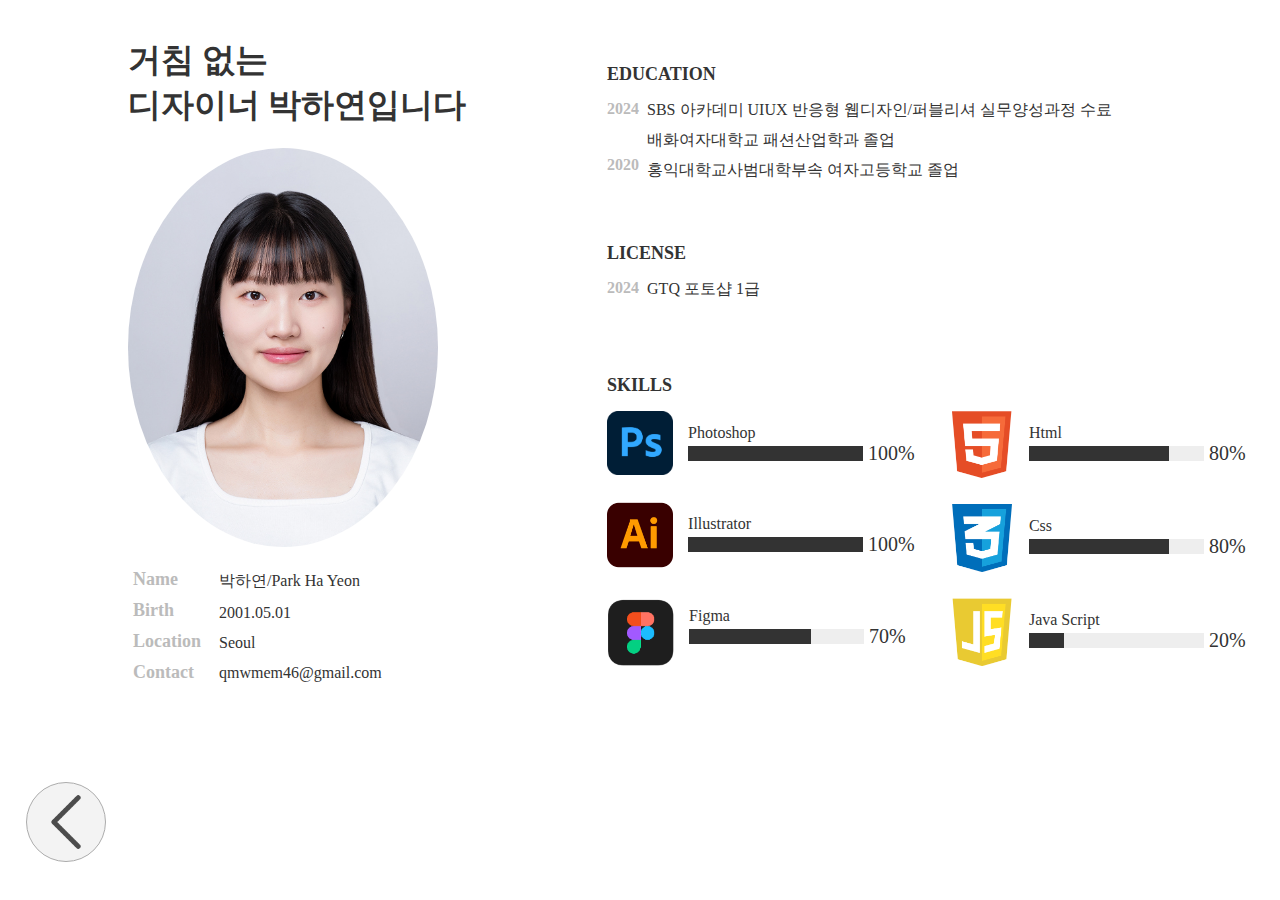
==== index_aboutme.html @ 1ed86ea3 "11.14 업로드" ====
<!DOCTYPE html>
<html lang="ko">
<head>
  <meta charset="UTF-8">
  <meta name="viewport" content="width=device-width, initial-scale=1.0">
  <title>About me</title>
  <link rel="stylesheet" href="index_aboutme.css">
</head>
<body>
  <a href="index.html" class="back"></a>
  
  <div id="wrap">
    <section class="Aboutme-content">
      <h2>거침 없는<br> 디자이너 박하연입니다</h2>
      <img src="assents/img/itsme.jpeg" alt="it's_me!!">
  
      <div class="Aboutme">
        <div class="span">
          <span>Name</span>
          <span>Birth</span>
          <span>Location</span>
          <span>Contact</span>
        </div>
        <div class="p">
          <p>박하연/Park Ha Yeon</p>
          <p>2001.05.01</p>
          <p>Seoul</p>
          <p>qmwmem46@gmail.com</p>
        </div>
      </div>
    </section>
  
    <section class="info-content">
      <div class="education">
        <h3>EDUCATION</h3>
        <div class="info">
          <div class="span">
            <span>2024</span>
            <span class="year-2020">2020</span>
          </div>
          <div class="p">
            <p>SBS 아카데미 UIUX 반응형 웹디자인/퍼블리셔 실무양성과정 수료</p>
            <p>배화여자대학교 패션산업학과 졸업</p>
            <p>홍익대학교사범대학부속 여자고등학교 졸업</p>
          </div>
        </div>
      </div>
      
      <div class="license">
        <h3>LICENSE</h3>
        <div class="info">
          <span>2024</span>
          <p>GTQ 포토샵 1급</p>
        </div>
        
      </div>
      
      <h3>SKILLS</h3>
      <div class="skill-content">
        
        <div class="skill-frame1">
          <div class="poto">
            <img src="assents/img/pngwing.com.png" alt="potoshop">
            <div class="poto-skill">
              <p>Photoshop</p>
              <div class="poto-box">
                <div class="skill-box"></div>
                <p>100%</p>
              </div>
            </div>
          </div>
          <div class="ai">
            <img src="assents/img/free-icon-illustrator-5968472 (1).png" alt="illustrator">
            <div class="ai-skill">
              <p>Illustrator</p>
              <div class="ai-box">
                <div class="skill-box"></div>
                <p>100%</p>
              </div>
            </div>
          </div>
          <div class="figma">
            <img src="assents/img/figma.png" alt="figma">
            <div class="figma-skill">
              <p>Figma</p>
              <div class="figma-box">
                <div class="skill-box"></div>
                <p>70%</p>
              </div>
            </div>
          </div>
        </div>
        
        <div class="skill-frame2">
          <div class="html">
            <img src="assents/img/html.png" alt="html">
            <div class="html-skill">
              <p>Html</p>
              <div class="html-box">
                <div class="skill-box"></div>
                <p>80%</p>
              </div>
            </div>
          </div>
          <div class="css">
            <img src="assents/img/css.png" alt="css">
            <div class="css-skill">
              <p>Css</p>
              <div class="css-box">
                <div class="skill-box"></div>
                <p>80%</p>
              </div>
            </div>
          </div>
          <div class="js">
            <img src="assents/img/js.png" alt="js">
            <div class="js-skill">
              <p>Java Script</p>
              <div class="js-box">
                <div class="skill-box"></div>
                <p>20%</p>
              </div>
            </div>
          </div>
        </div>
        
      </div>
    </section>
  </div>
  
</body>
</html>
---- index_aboutme.css ----
* {
  margin: 0;
  padding: 0;
  list-style: none;
  text-decoration: none;
  box-sizing: border-box;
}
p {
  color: #333;
}
span {
  font-weight: bold;
  color: #bbb;
}

.back {
  position: fixed; bottom: 3vw; left: 2vw;
  width: 80px; height: 80px;
  border-radius: 50%;
  border: 1px solid #888;
  background-image: url(assents/img/free-icon-arrow-left-6423875.png);
  background-repeat: no-repeat;
  background-size: cover;
  background-color: #eee;
  opacity: 0.7;
}

#wrap {
  display: flex
}
.Aboutme-content {
  padding: 3% 6% 0% 10%;
}
.Aboutme-content h2 {
  font-size: 33px;
  margin-bottom: 20px;
  color: #333;
}
.Aboutme-content img {
  width: 310px;
  border-radius: 50%;
}
.Aboutme {
  display: flex;
  padding: 8px 5px;
}
.Aboutme span {
  display: block;
  font-size: 18px;
  margin: 10px 0px 10px 0px;
}
.Aboutme p {
  display: block;
  margin: 12px 0px 12px 18px;
}

.info-content {
  padding: 5% 0% 0% 5%;
  /* background-color: aqua; */
}
.info-content h3 {
  font-size: 18px;
  margin: 0 0 15px 0;
  color: #333;
}
.info {
  display: flex;
  margin-bottom: 8%;
}
.info span {
  display: block;
}
.year-2020 {
  margin-top: 38px;
}
.info p {
  margin: 0 0 9px 8px;
}

.license {
  margin-bottom: 10%;
}
.license span {
  display: block;
}
.license p {
  display: block;
}


.skill-content {
  display: flex;
}
.poto, .ai, .figma {
  display: flex;
  width: 330px;
  margin: 0 3% 8% 0;
  /* background-color: #ccc; */
}
.html, .css, .js {
  display: flex;
  width: 330px;
  margin: 0 3% 8% 3%;
  /* background-color: #ccc; */
}
.poto img, .ai img {
  width: 66px;
  margin-right: 15px;
}
.figma img {
  width: 81px; 
  margin-left: -7px;
}
.html img, .css img, .js img {
  width: 60px;
  margin-left: 5px;
}

.poto-skill, .ai-skill, .figma-skill, .html-skill, .css-skill, .js-skill {
  display: flex;
  flex-direction: column;
}
.poto-skill > p, .ai-skill > p {
  margin-top: 13px;
}
.figma-skill > p {
  margin-top: 13px;
  margin-left: 8px;
}
.html-skill > p, .css-skill > p, .js-skill > p {
  margin-top: 13px;
  margin-left: 17px;
}
.poto-box, .ai-box, .figma-box, .html-box, .css-box, .js-box {
  display: flex;
  justify-content: center;
  align-items: center;
}
.poto-box p, .ai-box p, .figma-box p, .html-box p, .css-box p, .js-box p {
  font-size: 20px;
  margin-left: 5px;
  font-weight: 500;
}
.poto-box .skill-box, .ai-box .skill-box {
  width: 175px; height: 15px;
  background-color: #333;
}
.figma-box .skill-box {
  width: 175px; height: 15px;
  background-image: linear-gradient(to right, #333 70%, #eee 30%);
  margin-left: 8px;
}
.html-box .skill-box, .css-box .skill-box {
  width: 175px; height: 15px;
  background-image: linear-gradient(to right, #333 80%, #eee 20%);
  margin-left: 17px;
}
.js-box .skill-box {
  width: 175px; height: 15px;
  background-image: linear-gradient(to right, #333 20%, #eee 0%);
  margin-left: 17px;
}
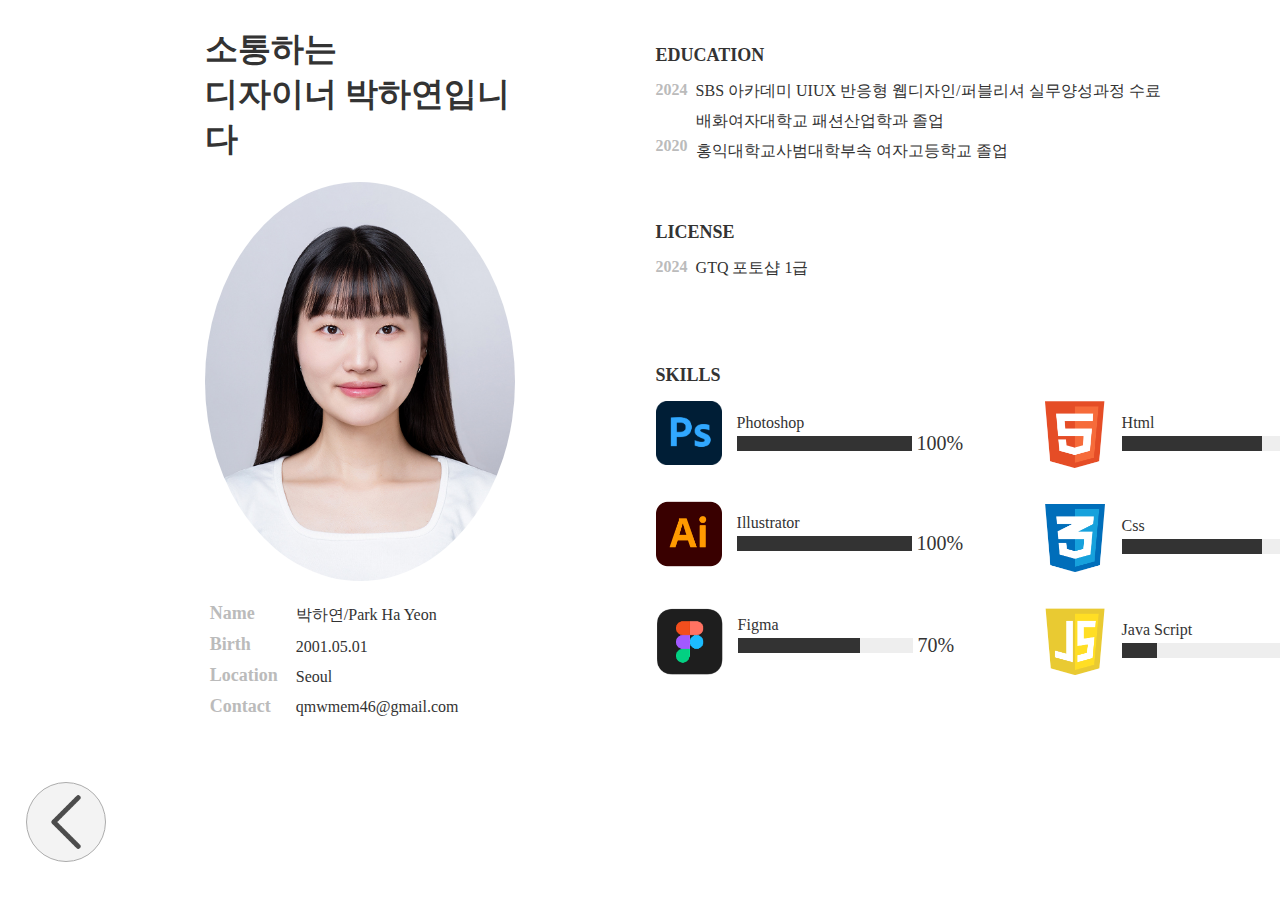
==== commit 10abf3bd: "12.01 간격 수정" ====
--- a/index_aboutme.html
+++ b/index_aboutme.html
@@ -11,7 +11,7 @@
   
   <div id="wrap">
     <section class="Aboutme-content">
-      <h2>거침 없는<br> 디자이너 박하연입니다</h2>
+      <h2>소통하는<br> 디자이너 박하연입니다</h2>
       <img src="assents/img/itsme.jpeg" alt="it's_me!!">
   
       <div class="Aboutme">
--- a/index_aboutme.css
+++ b/index_aboutme.css
@@ -29,7 +29,9 @@
   display: flex
 }
 .Aboutme-content {
-  padding: 3% 6% 0% 10%;
+  padding: 3vh 6vw 0vh 10vw;
+  /* background-color: #888; */
+  margin-left: 6vw;
 }
 .Aboutme-content h2 {
   font-size: 33px;
@@ -55,7 +57,7 @@
 }
 
 .info-content {
-  padding: 5% 0% 0% 5%;
+  padding: 5vh 0% 0% 5vw;
   /* background-color: aqua; */
 }
 .info-content h3 {
@@ -65,7 +67,7 @@
 }
 .info {
   display: flex;
-  margin-bottom: 8%;
+  margin-bottom: 4vw;
 }
 .info span {
   display: block;
@@ -78,7 +80,7 @@
 }
 
 .license {
-  margin-bottom: 10%;
+  margin-bottom: 6vw;
 }
 .license span {
   display: block;
@@ -94,13 +96,13 @@
 .poto, .ai, .figma {
   display: flex;
   width: 330px;
-  margin: 0 3% 8% 0;
+  margin: 0 3vh 4vh 0;
   /* background-color: #ccc; */
 }
 .html, .css, .js {
   display: flex;
   width: 330px;
-  margin: 0 3% 8% 3%;
+  margin: 0 3vh 4vh 3vh;
   /* background-color: #ccc; */
 }
 .poto img, .ai img {
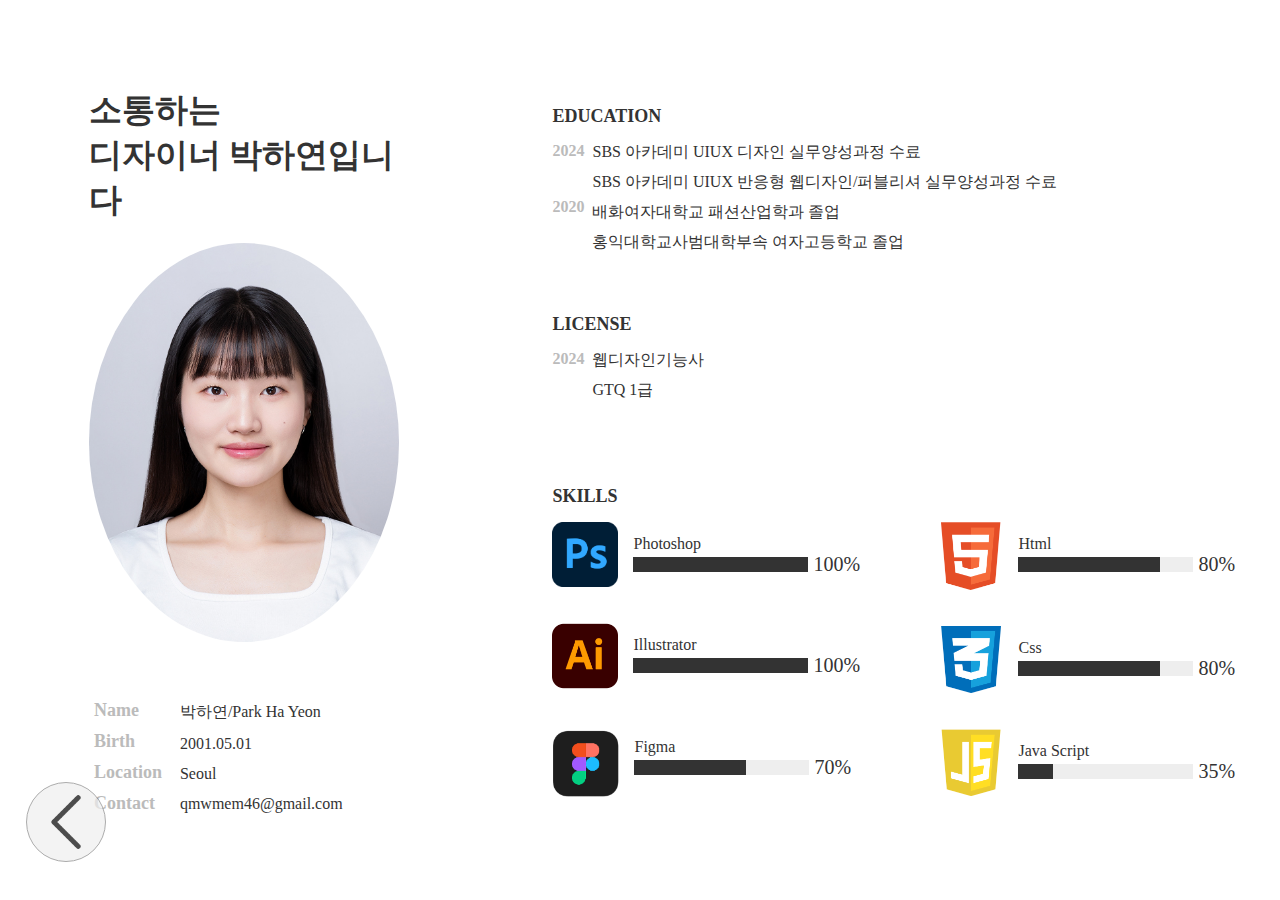
==== commit 7f49aadf: "12.01 skill js 추가" ====
--- a/index_aboutme.html
+++ b/index_aboutme.html
@@ -39,6 +39,7 @@
             <span class="year-2020">2020</span>
           </div>
           <div class="p">
+            <p>SBS 아카데미 UIUX 디자인 실무양성과정 수료</p>
             <p>SBS 아카데미 UIUX 반응형 웹디자인/퍼블리셔 실무양성과정 수료</p>
             <p>배화여자대학교 패션산업학과 졸업</p>
             <p>홍익대학교사범대학부속 여자고등학교 졸업</p>
@@ -50,7 +51,10 @@
         <h3>LICENSE</h3>
         <div class="info">
           <span>2024</span>
-          <p>GTQ 포토샵 1급</p>
+          <div class="p">
+            <p>웹디자인기능사</p>
+            <p>GTQ 1급</p>
+          </div>
         </div>
         
       </div>
@@ -118,7 +122,7 @@
               <p>Java Script</p>
               <div class="js-box">
                 <div class="skill-box"></div>
-                <p>20%</p>
+                <p>35%</p>
               </div>
             </div>
           </div>
@@ -129,4 +133,39 @@
   </div>
   
 </body>
+<script>
+  document.addEventListener("DOMContentLoaded", () => {
+    const skillBoxes = document.querySelectorAll(".skill-box");
+    
+    skillBoxes.forEach((box) => {
+      const parentClass = box.parentElement.className;
+      let percentage = 0;
+
+      // 클래스에 따라 백분율 할당
+      switch (parentClass) {
+        case "poto-box":
+        case "ai-box":
+          percentage = 100;
+          break;
+        case "figma-box":
+          percentage = 80;
+          break;
+        case "html-box":
+        case "css-box":
+          percentage = 90;
+          break;
+        case "js-box":
+          percentage = 45;
+          break;
+      }
+
+      // 애니메이션 트리거
+      setTimeout(() => {
+        box.style.backgroundImage = `linear-gradient(to right, #333 ${percentage}%, #eee 0%)`;
+        box.style.backgroundSize = `${percentage}% 100%`;
+      }, 200); // 페이지 로딩 후 약간의 지연을 추가
+    });
+  });
+</script>
+
 </html>--- a/index_aboutme.css
+++ b/index_aboutme.css
@@ -13,6 +13,13 @@
   color: #bbb;
 }
 
+body {
+  display: flex;
+  justify-content: center;
+  align-items: center;
+  min-height: 100vh; /* 화면 높이만큼의 공간 확보 */
+  margin: 0;
+}
 .back {
   position: fixed; bottom: 3vw; left: 2vw;
   width: 80px; height: 80px;
@@ -26,12 +33,13 @@
 }
 
 #wrap {
+  margin: 0 auto;
   display: flex
 }
 .Aboutme-content {
-  padding: 3vh 6vw 0vh 10vw;
+  padding: 3vh 8vw 0vh 8vw;
   /* background-color: #888; */
-  margin-left: 6vw;
+  /* margin-left: 6vw; */
 }
 .Aboutme-content h2 {
   font-size: 33px;
@@ -45,6 +53,8 @@
 .Aboutme {
   display: flex;
   padding: 8px 5px;
+  /* background-color: #bbb; */
+  margin-top: 4vh;
 }
 .Aboutme span {
   display: block;
@@ -57,7 +67,7 @@
 }
 
 .info-content {
-  padding: 5vh 0% 0% 5vw;
+  padding: 5vh 0% 0% 4vw;
   /* background-color: aqua; */
 }
 .info-content h3 {
@@ -143,22 +153,34 @@
   margin-left: 5px;
   font-weight: 500;
 }
+
+/* 기본 상태: background-size를 0%로 설정 */
+.skill-box {
+  width: 175px;
+  height: 15px;
+  background-color: #eee;
+  background-size: 0% 100%;
+  background-repeat: no-repeat;
+  background-position: left;
+  transition: background-size 1.5s ease-in-out; /* 애니메이션 효과 */
+}
+
 .poto-box .skill-box, .ai-box .skill-box {
   width: 175px; height: 15px;
-  background-color: #333;
+  /* background-color: #333; */
 }
 .figma-box .skill-box {
   width: 175px; height: 15px;
-  background-image: linear-gradient(to right, #333 70%, #eee 30%);
+  /* background-image: linear-gradient(to right, #333 70%, #eee 30%); */
   margin-left: 8px;
 }
 .html-box .skill-box, .css-box .skill-box {
   width: 175px; height: 15px;
-  background-image: linear-gradient(to right, #333 80%, #eee 20%);
+  /* background-image: linear-gradient(to right, #333 80%, #eee 20%); */
   margin-left: 17px;
 }
 .js-box .skill-box {
   width: 175px; height: 15px;
-  background-image: linear-gradient(to right, #333 20%, #eee 0%);
+  /* background-image: linear-gradient(to right, #333 35%, #eee 0%); */
   margin-left: 17px;
 }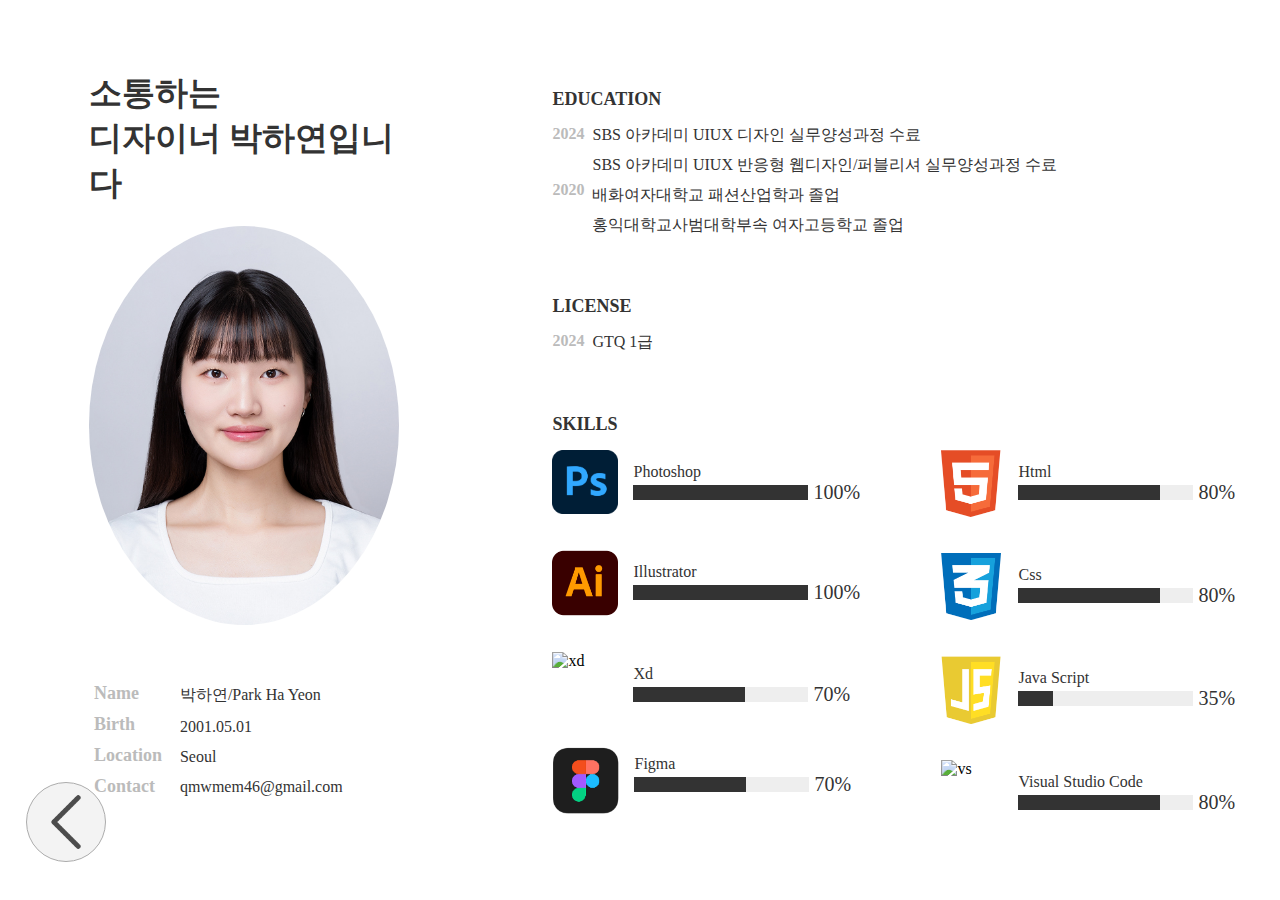
==== commit 6b10f500: "25.01.16 skill xd, vs 추가" ====
--- a/index_aboutme.html
+++ b/index_aboutme.html
@@ -52,7 +52,7 @@
         <div class="info">
           <span>2024</span>
           <div class="p">
-            <p>웹디자인기능사</p>
+            <!-- <p>웹디자인기능사</p> -->
             <p>GTQ 1급</p>
           </div>
         </div>
@@ -80,6 +80,16 @@
               <div class="ai-box">
                 <div class="skill-box"></div>
                 <p>100%</p>
+              </div>
+            </div>
+          </div>
+          <div class="xd">
+            <img src="assents/img/xd.png" alt="xd">
+            <div class="xd-skill">
+              <p>Xd</p>
+              <div class="xd-box">
+                <div class="skill-box"></div>
+                <p>70%</p>
               </div>
             </div>
           </div>
@@ -126,6 +136,17 @@
               </div>
             </div>
           </div>
+
+          <div class="vs">
+            <img src="assents/img/비주얼-스튜디오-코드.png" alt="vs">
+            <div class="vs-skill">
+              <p>Visual Studio Code</p>
+              <div class="vs-box">
+                <div class="skill-box"></div>
+                <p>80%</p>
+              </div>
+            </div>
+          </div>
         </div>
         
       </div>
@@ -147,11 +168,13 @@
         case "ai-box":
           percentage = 100;
           break;
+        case "xd-box":
         case "figma-box":
           percentage = 80;
           break;
         case "html-box":
         case "css-box":
+        case "vs-box":
           percentage = 90;
           break;
         case "js-box":
--- a/index_aboutme.css
+++ b/index_aboutme.css
@@ -90,7 +90,7 @@
 }
 
 .license {
-  margin-bottom: 6vw;
+  margin-bottom: 3vw;
 }
 .license span {
   display: block;
@@ -103,13 +103,13 @@
 .skill-content {
   display: flex;
 }
-.poto, .ai, .figma {
+.poto, .ai, .xd, .figma {
   display: flex;
   width: 330px;
   margin: 0 3vh 4vh 0;
   /* background-color: #ccc; */
 }
-.html, .css, .js {
+.html, .css, .js, .vs {
   display: flex;
   width: 330px;
   margin: 0 3vh 4vh 3vh;
@@ -119,40 +119,47 @@
   width: 66px;
   margin-right: 15px;
 }
+.xd img {
+  width: 70px;
+}
 .figma img {
   width: 81px; 
   margin-left: -7px;
 }
-.html img, .css img, .js img {
+.html img, .css img, .js img, .vs img {
   width: 60px;
   margin-left: 5px;
 }
 
-.poto-skill, .ai-skill, .figma-skill, .html-skill, .css-skill, .js-skill {
+.poto-skill, .ai-skill, .figma-skill, .html-skill, .css-skill, .js-skill, .xd-skill, .vs-skill {
   display: flex;
   flex-direction: column;
 }
-.poto-skill > p, .ai-skill > p {
+.poto-skill > p, .ai-skill > p, .xd-skill > p {
   margin-top: 13px;
+}
+.xd-skill p {
+  margin-left: 11px;
 }
 .figma-skill > p {
   margin-top: 13px;
   margin-left: 8px;
 }
-.html-skill > p, .css-skill > p, .js-skill > p {
+.html-skill > p, .css-skill > p, .js-skill > p, .vs-skill > p {
   margin-top: 13px;
   margin-left: 17px;
 }
-.poto-box, .ai-box, .figma-box, .html-box, .css-box, .js-box {
+.poto-box, .ai-box, .figma-box, .html-box, .css-box, .js-box, .xd-box, .vs-box {
   display: flex;
   justify-content: center;
   align-items: center;
 }
-.poto-box p, .ai-box p, .figma-box p, .html-box p, .css-box p, .js-box p {
+.poto-box p, .ai-box p, .figma-box p, .html-box p, .css-box p, .js-box p, .xd-box p, .vs-box p {
   font-size: 20px;
   margin-left: 5px;
   font-weight: 500;
 }
+
 
 /* 기본 상태: background-size를 0%로 설정 */
 .skill-box {
@@ -169,6 +176,10 @@
   width: 175px; height: 15px;
   /* background-color: #333; */
 }
+.xd-box .skill-box {
+  width: 175px; height: 15px;
+  margin-left: 11px;
+}
 .figma-box .skill-box {
   width: 175px; height: 15px;
   /* background-image: linear-gradient(to right, #333 70%, #eee 30%); */
@@ -179,7 +190,7 @@
   /* background-image: linear-gradient(to right, #333 80%, #eee 20%); */
   margin-left: 17px;
 }
-.js-box .skill-box {
+.js-box .skill-box, .vs-box .skill-box {
   width: 175px; height: 15px;
   /* background-image: linear-gradient(to right, #333 35%, #eee 0%); */
   margin-left: 17px;
